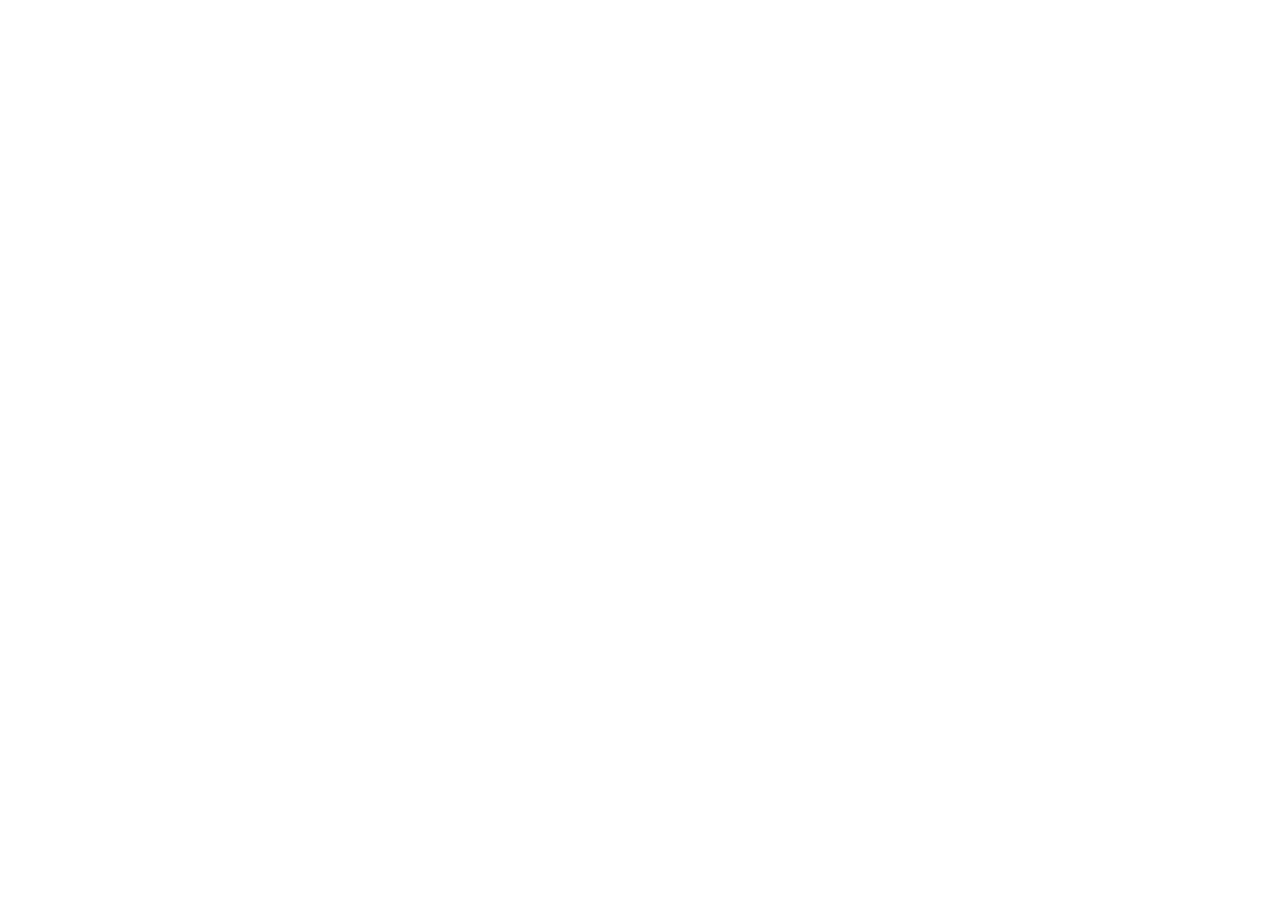
==== index.html @ c1a54a0d "Добавлено автоматическое получение tgid из Telegram WebApp при регистрации" ====
<!doctype html>
<html lang="ru">
  <head>
    <meta charset="UTF-8" />
    <link rel="icon" type="image/svg+xml" href="/vite.svg" />
    <meta name="viewport" content="width=device-width, initial-scale=1.0" />
    <title>IRFIT APP - Адаптивное фитнес приложение</title>
    <script src="https://telegram.org/js/telegram-web-app.js"></script>
  </head>
  <body>
    <div id="root"></div>
    <script type="module" src="/src/main.tsx"></script>
  </body>
</html>
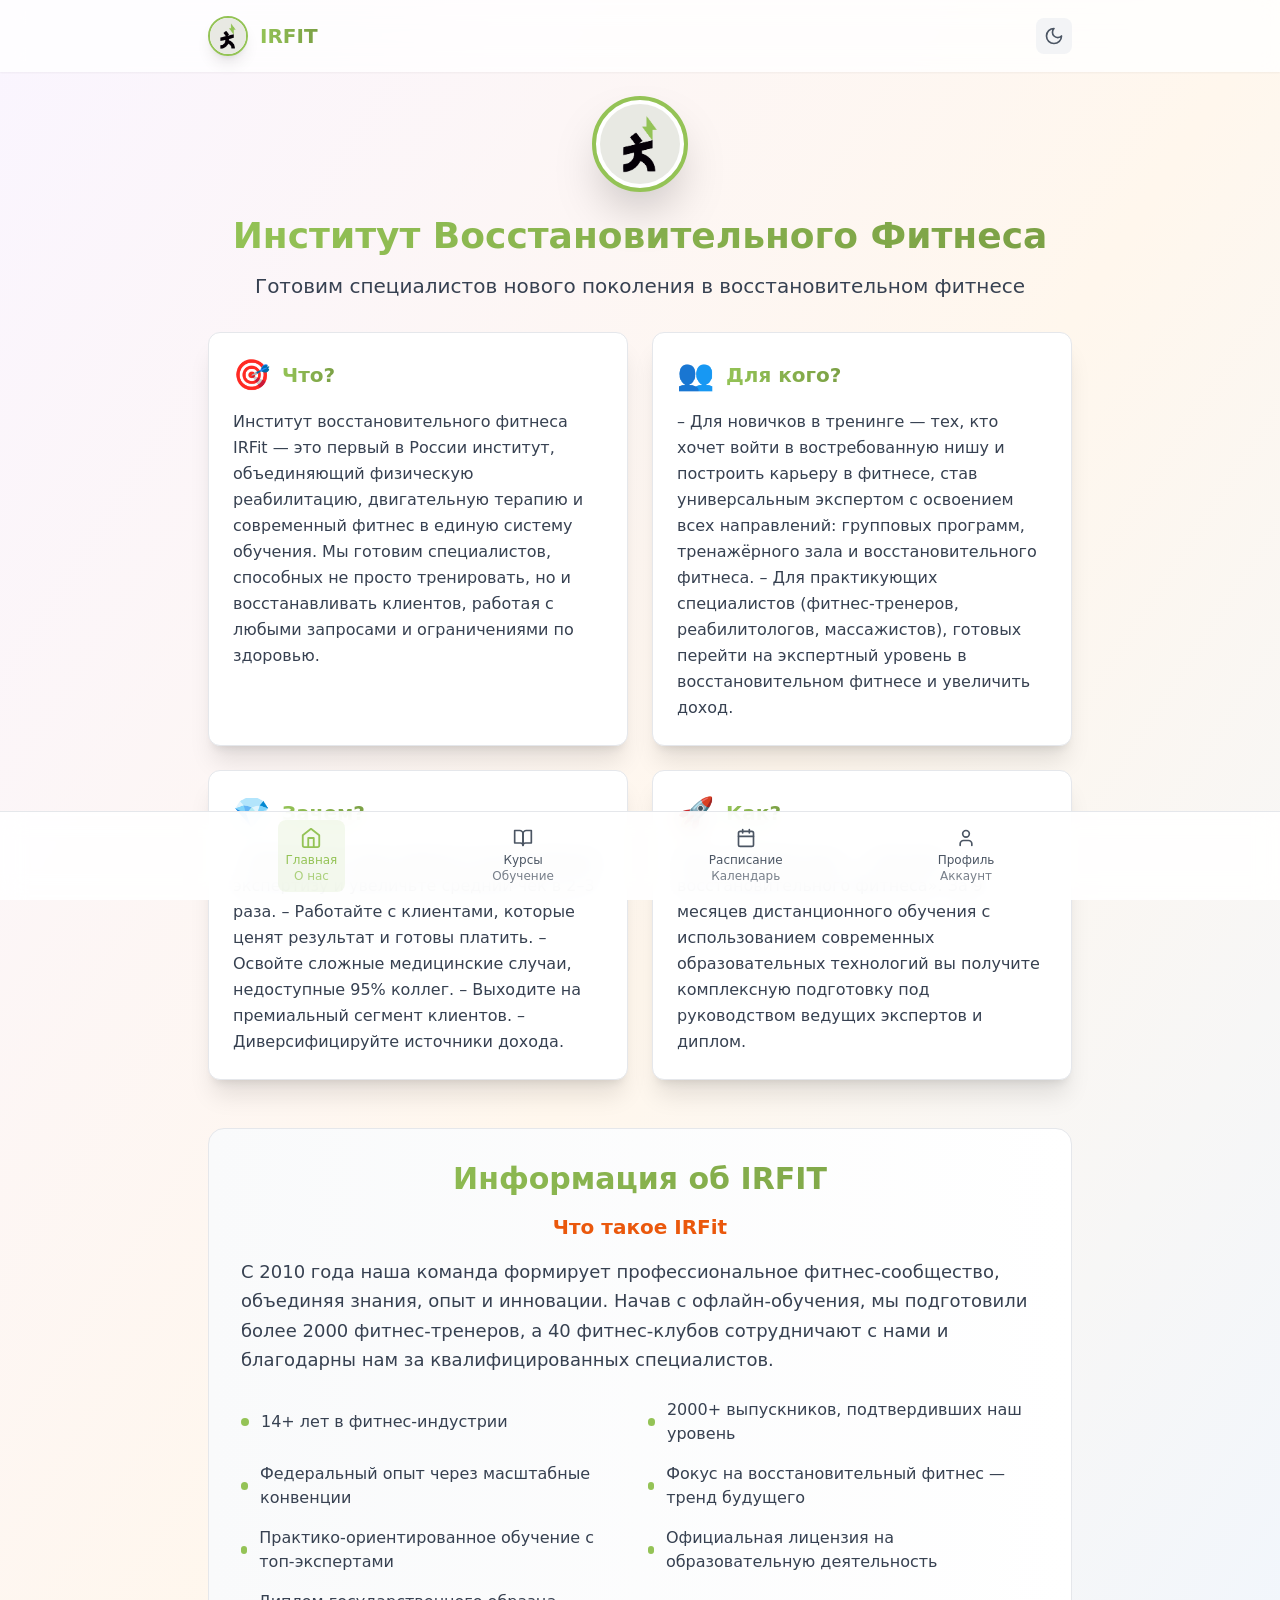
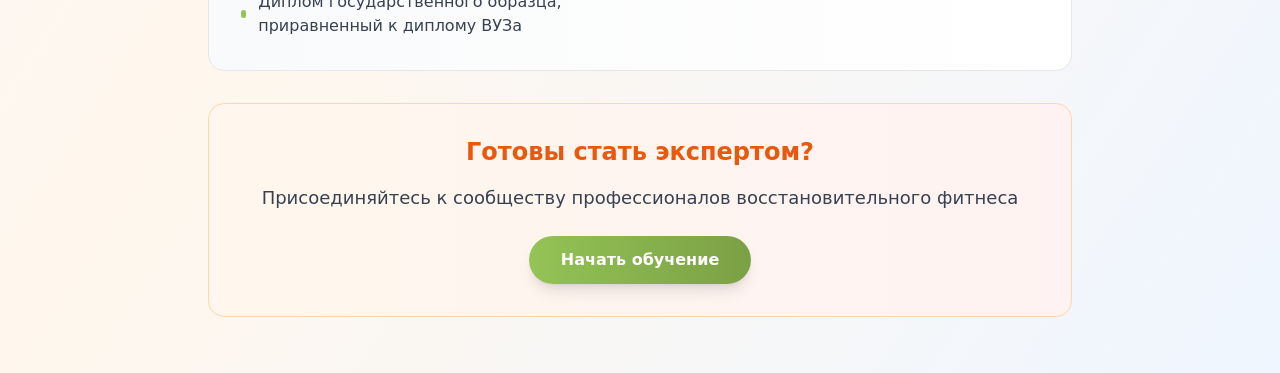
==== commit d3ece51a: "Deploy to GitHub Pages" ====
--- a/index.html
+++ b/index.html
@@ -6,9 +6,10 @@
     <meta name="viewport" content="width=device-width, initial-scale=1.0" />
     <title>IRFIT APP - Адаптивное фитнес приложение</title>
     <script src="https://telegram.org/js/telegram-web-app.js"></script>
+    <script type="module" crossorigin src="./assets/index-PT_-yAup.js"></script>
+    <link rel="stylesheet" crossorigin href="./assets/index-DlywzJ5x.css">
   </head>
   <body>
     <div id="root"></div>
-    <script type="module" src="/src/main.tsx"></script>
   </body>
 </html>
--- a/assets/index-DlywzJ5x.css
+++ b/assets/index-DlywzJ5x.css
@@ -0,0 +1 @@
+*,:before,:after{--tw-border-spacing-x: 0;--tw-border-spacing-y: 0;--tw-translate-x: 0;--tw-translate-y: 0;--tw-rotate: 0;--tw-skew-x: 0;--tw-skew-y: 0;--tw-scale-x: 1;--tw-scale-y: 1;--tw-pan-x: ;--tw-pan-y: ;--tw-pinch-zoom: ;--tw-scroll-snap-strictness: proximity;--tw-gradient-from-position: ;--tw-gradient-via-position: ;--tw-gradient-to-position: ;--tw-ordinal: ;--tw-slashed-zero: ;--tw-numeric-figure: ;--tw-numeric-spacing: ;--tw-numeric-fraction: ;--tw-ring-inset: ;--tw-ring-offset-width: 0px;--tw-ring-offset-color: #fff;--tw-ring-color: rgb(59 130 246 / .5);--tw-ring-offset-shadow: 0 0 #0000;--tw-ring-shadow: 0 0 #0000;--tw-shadow: 0 0 #0000;--tw-shadow-colored: 0 0 #0000;--tw-blur: ;--tw-brightness: ;--tw-contrast: ;--tw-grayscale: ;--tw-hue-rotate: ;--tw-invert: ;--tw-saturate: ;--tw-sepia: ;--tw-drop-shadow: ;--tw-backdrop-blur: ;--tw-backdrop-brightness: ;--tw-backdrop-contrast: ;--tw-backdrop-grayscale: ;--tw-backdrop-hue-rotate: ;--tw-backdrop-invert: ;--tw-backdrop-opacity: ;--tw-backdrop-saturate: ;--tw-backdrop-sepia: ;--tw-contain-size: ;--tw-contain-layout: ;--tw-contain-paint: ;--tw-contain-style: }::backdrop{--tw-border-spacing-x: 0;--tw-border-spacing-y: 0;--tw-translate-x: 0;--tw-translate-y: 0;--tw-rotate: 0;--tw-skew-x: 0;--tw-skew-y: 0;--tw-scale-x: 1;--tw-scale-y: 1;--tw-pan-x: ;--tw-pan-y: ;--tw-pinch-zoom: ;--tw-scroll-snap-strictness: proximity;--tw-gradient-from-position: ;--tw-gradient-via-position: ;--tw-gradient-to-position: ;--tw-ordinal: ;--tw-slashed-zero: ;--tw-numeric-figure: ;--tw-numeric-spacing: ;--tw-numeric-fraction: ;--tw-ring-inset: ;--tw-ring-offset-width: 0px;--tw-ring-offset-color: #fff;--tw-ring-color: rgb(59 130 246 / .5);--tw-ring-offset-shadow: 0 0 #0000;--tw-ring-shadow: 0 0 #0000;--tw-shadow: 0 0 #0000;--tw-shadow-colored: 0 0 #0000;--tw-blur: ;--tw-brightness: ;--tw-contrast: ;--tw-grayscale: ;--tw-hue-rotate: ;--tw-invert: ;--tw-saturate: ;--tw-sepia: ;--tw-drop-shadow: ;--tw-backdrop-blur: ;--tw-backdrop-brightness: ;--tw-backdrop-contrast: ;--tw-backdrop-grayscale: ;--tw-backdrop-hue-rotate: ;--tw-backdrop-invert: ;--tw-backdrop-opacity: ;--tw-backdrop-saturate: ;--tw-backdrop-sepia: ;--tw-contain-size: ;--tw-contain-layout: ;--tw-contain-paint: ;--tw-contain-style: }*,:before,:after{box-sizing:border-box;border-width:0;border-style:solid;border-color:#e5e7eb}:before,:after{--tw-content: ""}html,:host{line-height:1.5;-webkit-text-size-adjust:100%;-moz-tab-size:4;-o-tab-size:4;tab-size:4;font-family:ui-sans-serif,system-ui,sans-serif,"Apple Color Emoji","Segoe UI Emoji",Segoe UI Symbol,"Noto Color Emoji";font-feature-settings:normal;font-variation-settings:normal;-webkit-tap-highlight-color:transparent}body{margin:0;line-height:inherit}hr{height:0;color:inherit;border-top-width:1px}abbr:where([title]){-webkit-text-decoration:underline dotted;text-decoration:underline dotted}h1,h2,h3,h4,h5,h6{font-size:inherit;font-weight:inherit}a{color:inherit;text-decoration:inherit}b,strong{font-weight:bolder}code,kbd,samp,pre{font-family:ui-monospace,SFMono-Regular,Menlo,Monaco,Consolas,Liberation Mono,Courier New,monospace;font-feature-settings:normal;font-variation-settings:normal;font-size:1em}small{font-size:80%}sub,sup{font-size:75%;line-height:0;position:relative;vertical-align:baseline}sub{bottom:-.25em}sup{top:-.5em}table{text-indent:0;border-color:inherit;border-collapse:collapse}button,input,optgroup,select,textarea{font-family:inherit;font-feature-settings:inherit;font-variation-settings:inherit;font-size:100%;font-weight:inherit;line-height:inherit;letter-spacing:inherit;color:inherit;margin:0;padding:0}button,select{text-transform:none}button,input:where([type=button]),input:where([type=reset]),input:where([type=submit]){-webkit-appearance:button;background-color:transparent;background-image:none}:-moz-focusring{outline:auto}:-moz-ui-invalid{box-shadow:none}progress{vertical-align:baseline}::-webkit-inner-spin-button,::-webkit-outer-spin-button{height:auto}[type=search]{-webkit-appearance:textfield;outline-offset:-2px}::-webkit-search-decoration{-webkit-appearance:none}::-webkit-file-upload-button{-webkit-appearance:button;font:inherit}summary{display:list-item}blockquote,dl,dd,h1,h2,h3,h4,h5,h6,hr,figure,p,pre{margin:0}fieldset{margin:0;padding:0}legend{padding:0}ol,ul,menu{list-style:none;margin:0;padding:0}dialog{padding:0}textarea{resize:vertical}input::-moz-placeholder,textarea::-moz-placeholder{opacity:1;color:#9ca3af}input::placeholder,textarea::placeholder{opacity:1;color:#9ca3af}button,[role=button]{cursor:pointer}:disabled{cursor:default}img,svg,video,canvas,audio,iframe,embed,object{display:block;vertical-align:middle}img,video{max-width:100%;height:auto}[hidden]:where(:not([hidden=until-found])){display:none}.fixed{position:fixed}.absolute{position:absolute}.relative{position:relative}.sticky{position:sticky}.inset-0{top:0;right:0;bottom:0;left:0}.-right-1{right:-.25rem}.-top-1{top:-.25rem}.bottom-0{bottom:0}.bottom-1{bottom:.25rem}.bottom-3{bottom:.75rem}.left-0{left:0}.left-3{left:.75rem}.right-0{right:0}.right-3{right:.75rem}.top-0{top:0}.top-1\/2{top:50%}.z-10{z-index:10}.z-40{z-index:40}.z-50{z-index:50}.mx-4{margin-left:1rem;margin-right:1rem}.mx-auto{margin-left:auto;margin-right:auto}.mb-1{margin-bottom:.25rem}.mb-12{margin-bottom:3rem}.mb-2{margin-bottom:.5rem}.mb-3{margin-bottom:.75rem}.mb-4{margin-bottom:1rem}.mb-6{margin-bottom:1.5rem}.mb-8{margin-bottom:2rem}.ml-1{margin-left:.25rem}.ml-2{margin-left:.5rem}.ml-4{margin-left:1rem}.mr-2{margin-right:.5rem}.mr-3{margin-right:.75rem}.mr-4{margin-right:1rem}.mt-0\.5{margin-top:.125rem}.mt-1{margin-top:.25rem}.mt-2{margin-top:.5rem}.mt-3{margin-top:.75rem}.mt-4{margin-top:1rem}.mt-6{margin-top:1.5rem}.mt-auto{margin-top:auto}.block{display:block}.inline-block{display:inline-block}.inline{display:inline}.flex{display:flex}.inline-flex{display:inline-flex}.grid{display:grid}.hidden{display:none}.aspect-square{aspect-ratio:1 / 1}.h-1\.5{height:.375rem}.h-10{height:2.5rem}.h-12{height:3rem}.h-16{height:4rem}.h-2{height:.5rem}.h-20{height:5rem}.h-24{height:6rem}.h-3{height:.75rem}.h-32{height:8rem}.h-4{height:1rem}.h-40{height:10rem}.h-5{height:1.25rem}.h-6{height:1.5rem}.h-64{height:16rem}.h-8{height:2rem}.h-96{height:24rem}.h-full{height:100%}.h-screen{height:100vh}.max-h-32{max-height:8rem}.max-h-96{max-height:24rem}.max-h-\[85vh\]{max-height:85vh}.max-h-\[calc\(100vh-5rem\)\]{max-height:calc(100vh - 5rem)}.min-h-\[200px\]{min-height:200px}.min-h-\[250px\]{min-height:250px}.min-h-\[300px\]{min-height:300px}.min-h-screen{min-height:100vh}.w-1\.5{width:.375rem}.w-10{width:2.5rem}.w-12{width:3rem}.w-16{width:4rem}.w-2{width:.5rem}.w-20{width:5rem}.w-24{width:6rem}.w-3{width:.75rem}.w-4{width:1rem}.w-5{width:1.25rem}.w-6{width:1.5rem}.w-8{width:2rem}.w-9{width:2.25rem}.w-full{width:100%}.min-w-0{min-width:0px}.max-w-2xl{max-width:42rem}.max-w-4xl{max-width:56rem}.max-w-lg{max-width:32rem}.max-w-md{max-width:28rem}.flex-1{flex:1 1 0%}.flex-shrink-0{flex-shrink:0}.-translate-y-1\/2{--tw-translate-y: -50%;transform:translate(var(--tw-translate-x),var(--tw-translate-y)) rotate(var(--tw-rotate)) skew(var(--tw-skew-x)) skewY(var(--tw-skew-y)) scaleX(var(--tw-scale-x)) scaleY(var(--tw-scale-y))}.rotate-180{--tw-rotate: 180deg;transform:translate(var(--tw-translate-x),var(--tw-translate-y)) rotate(var(--tw-rotate)) skew(var(--tw-skew-x)) skewY(var(--tw-skew-y)) scaleX(var(--tw-scale-x)) scaleY(var(--tw-scale-y))}.scale-100{--tw-scale-x: 1;--tw-scale-y: 1;transform:translate(var(--tw-translate-x),var(--tw-translate-y)) rotate(var(--tw-rotate)) skew(var(--tw-skew-x)) skewY(var(--tw-skew-y)) scaleX(var(--tw-scale-x)) scaleY(var(--tw-scale-y))}.scale-110{--tw-scale-x: 1.1;--tw-scale-y: 1.1;transform:translate(var(--tw-translate-x),var(--tw-translate-y)) rotate(var(--tw-rotate)) skew(var(--tw-skew-x)) skewY(var(--tw-skew-y)) scaleX(var(--tw-scale-x)) scaleY(var(--tw-scale-y))}.transform{transform:translate(var(--tw-translate-x),var(--tw-translate-y)) rotate(var(--tw-rotate)) skew(var(--tw-skew-x)) skewY(var(--tw-skew-y)) scaleX(var(--tw-scale-x)) scaleY(var(--tw-scale-y))}@keyframes pulse{50%{opacity:.5}}.animate-pulse{animation:pulse 2s cubic-bezier(.4,0,.6,1) infinite}@keyframes spin{to{transform:rotate(360deg)}}.animate-spin{animation:spin 1s linear infinite}.cursor-not-allowed{cursor:not-allowed}.cursor-pointer{cursor:pointer}.resize-none{resize:none}.list-inside{list-style-position:inside}.list-decimal{list-style-type:decimal}.grid-cols-1{grid-template-columns:repeat(1,minmax(0,1fr))}.grid-cols-2{grid-template-columns:repeat(2,minmax(0,1fr))}.grid-cols-3{grid-template-columns:repeat(3,minmax(0,1fr))}.grid-cols-7{grid-template-columns:repeat(7,minmax(0,1fr))}.flex-col{flex-direction:column}.flex-wrap{flex-wrap:wrap}.items-start{align-items:flex-start}.items-center{align-items:center}.items-stretch{align-items:stretch}.justify-start{justify-content:flex-start}.justify-end{justify-content:flex-end}.justify-center{justify-content:center}.justify-between{justify-content:space-between}.justify-around{justify-content:space-around}.gap-2{gap:.5rem}.gap-3{gap:.75rem}.gap-4{gap:1rem}.gap-6{gap:1.5rem}.space-x-1>:not([hidden])~:not([hidden]){--tw-space-x-reverse: 0;margin-right:calc(.25rem * var(--tw-space-x-reverse));margin-left:calc(.25rem * calc(1 - var(--tw-space-x-reverse)))}.space-x-2>:not([hidden])~:not([hidden]){--tw-space-x-reverse: 0;margin-right:calc(.5rem * var(--tw-space-x-reverse));margin-left:calc(.5rem * calc(1 - var(--tw-space-x-reverse)))}.space-x-3>:not([hidden])~:not([hidden]){--tw-space-x-reverse: 0;margin-right:calc(.75rem * var(--tw-space-x-reverse));margin-left:calc(.75rem * calc(1 - var(--tw-space-x-reverse)))}.space-x-4>:not([hidden])~:not([hidden]){--tw-space-x-reverse: 0;margin-right:calc(1rem * var(--tw-space-x-reverse));margin-left:calc(1rem * calc(1 - var(--tw-space-x-reverse)))}.space-x-6>:not([hidden])~:not([hidden]){--tw-space-x-reverse: 0;margin-right:calc(1.5rem * var(--tw-space-x-reverse));margin-left:calc(1.5rem * calc(1 - var(--tw-space-x-reverse)))}.space-y-1>:not([hidden])~:not([hidden]){--tw-space-y-reverse: 0;margin-top:calc(.25rem * calc(1 - var(--tw-space-y-reverse)));margin-bottom:calc(.25rem * var(--tw-space-y-reverse))}.space-y-2>:not([hidden])~:not([hidden]){--tw-space-y-reverse: 0;margin-top:calc(.5rem * calc(1 - var(--tw-space-y-reverse)));margin-bottom:calc(.5rem * var(--tw-space-y-reverse))}.space-y-3>:not([hidden])~:not([hidden]){--tw-space-y-reverse: 0;margin-top:calc(.75rem * calc(1 - var(--tw-space-y-reverse)));margin-bottom:calc(.75rem * var(--tw-space-y-reverse))}.space-y-4>:not([hidden])~:not([hidden]){--tw-space-y-reverse: 0;margin-top:calc(1rem * calc(1 - var(--tw-space-y-reverse)));margin-bottom:calc(1rem * var(--tw-space-y-reverse))}.space-y-6>:not([hidden])~:not([hidden]){--tw-space-y-reverse: 0;margin-top:calc(1.5rem * calc(1 - var(--tw-space-y-reverse)));margin-bottom:calc(1.5rem * var(--tw-space-y-reverse))}.overflow-hidden{overflow:hidden}.overflow-y-auto{overflow-y:auto}.truncate{overflow:hidden;text-overflow:ellipsis;white-space:nowrap}.whitespace-nowrap{white-space:nowrap}.break-all{word-break:break-all}.rounded{border-radius:.25rem}.rounded-2xl{border-radius:1rem}.rounded-full{border-radius:9999px}.rounded-lg{border-radius:.5rem}.rounded-md{border-radius:.375rem}.rounded-xl{border-radius:.75rem}.border{border-width:1px}.border-2{border-width:2px}.border-4{border-width:4px}.border-b{border-bottom-width:1px}.border-b-2{border-bottom-width:2px}.border-l-4{border-left-width:4px}.border-t{border-top-width:1px}.border-dashed{border-style:dashed}.border-\[\#94c356\]{--tw-border-opacity: 1;border-color:rgb(148 195 86 / var(--tw-border-opacity, 1))}.border-\[\#94c356\]\/20{border-color:#94c35633}.border-\[\#94c356\]\/30{border-color:#94c3564d}.border-blue-200{--tw-border-opacity: 1;border-color:rgb(191 219 254 / var(--tw-border-opacity, 1))}.border-blue-300{--tw-border-opacity: 1;border-color:rgb(147 197 253 / var(--tw-border-opacity, 1))}.border-blue-400{--tw-border-opacity: 1;border-color:rgb(96 165 250 / var(--tw-border-opacity, 1))}.border-blue-500{--tw-border-opacity: 1;border-color:rgb(59 130 246 / var(--tw-border-opacity, 1))}.border-blue-700\/30{border-color:#1d4ed84d}.border-gray-100{--tw-border-opacity: 1;border-color:rgb(243 244 246 / var(--tw-border-opacity, 1))}.border-gray-200{--tw-border-opacity: 1;border-color:rgb(229 231 235 / var(--tw-border-opacity, 1))}.border-gray-300{--tw-border-opacity: 1;border-color:rgb(209 213 219 / var(--tw-border-opacity, 1))}.border-gray-500{--tw-border-opacity: 1;border-color:rgb(107 114 128 / var(--tw-border-opacity, 1))}.border-gray-600{--tw-border-opacity: 1;border-color:rgb(75 85 99 / var(--tw-border-opacity, 1))}.border-gray-700{--tw-border-opacity: 1;border-color:rgb(55 65 81 / var(--tw-border-opacity, 1))}.border-green-200{--tw-border-opacity: 1;border-color:rgb(187 247 208 / var(--tw-border-opacity, 1))}.border-green-300{--tw-border-opacity: 1;border-color:rgb(134 239 172 / var(--tw-border-opacity, 1))}.border-green-500{--tw-border-opacity: 1;border-color:rgb(34 197 94 / var(--tw-border-opacity, 1))}.border-green-700\/30{border-color:#15803d4d}.border-orange-200{--tw-border-opacity: 1;border-color:rgb(254 215 170 / var(--tw-border-opacity, 1))}.border-orange-300{--tw-border-opacity: 1;border-color:rgb(253 186 116 / var(--tw-border-opacity, 1))}.border-orange-500{--tw-border-opacity: 1;border-color:rgb(249 115 22 / var(--tw-border-opacity, 1))}.border-orange-700{--tw-border-opacity: 1;border-color:rgb(194 65 12 / var(--tw-border-opacity, 1))}.border-orange-700\/30{border-color:#c2410c4d}.border-purple-300{--tw-border-opacity: 1;border-color:rgb(216 180 254 / var(--tw-border-opacity, 1))}.border-purple-500{--tw-border-opacity: 1;border-color:rgb(168 85 247 / var(--tw-border-opacity, 1))}.border-red-200{--tw-border-opacity: 1;border-color:rgb(254 202 202 / var(--tw-border-opacity, 1))}.border-red-300{--tw-border-opacity: 1;border-color:rgb(252 165 165 / var(--tw-border-opacity, 1))}.border-red-400{--tw-border-opacity: 1;border-color:rgb(248 113 113 / var(--tw-border-opacity, 1))}.border-red-500{--tw-border-opacity: 1;border-color:rgb(239 68 68 / var(--tw-border-opacity, 1))}.border-red-600\/30{border-color:#dc26264d}.border-red-700\/30{border-color:#b91c1c4d}.border-white{--tw-border-opacity: 1;border-color:rgb(255 255 255 / var(--tw-border-opacity, 1))}.border-white\/30{border-color:#ffffff4d}.border-yellow-200{--tw-border-opacity: 1;border-color:rgb(254 240 138 / var(--tw-border-opacity, 1))}.border-l-\[\#94c356\]{--tw-border-opacity: 1;border-left-color:rgb(148 195 86 / var(--tw-border-opacity, 1))}.border-l-blue-500{--tw-border-opacity: 1;border-left-color:rgb(59 130 246 / var(--tw-border-opacity, 1))}.border-l-green-500{--tw-border-opacity: 1;border-left-color:rgb(34 197 94 / var(--tw-border-opacity, 1))}.border-l-yellow-500{--tw-border-opacity: 1;border-left-color:rgb(234 179 8 / var(--tw-border-opacity, 1))}.border-t-transparent{border-top-color:transparent}.bg-\[\#94c356\]{--tw-bg-opacity: 1;background-color:rgb(148 195 86 / var(--tw-bg-opacity, 1))}.bg-\[\#94c356\]\/10{background-color:#94c3561a}.bg-\[\#94c356\]\/20{background-color:#94c35633}.bg-\[\#94c356\]\/30{background-color:#94c3564d}.bg-black{--tw-bg-opacity: 1;background-color:rgb(0 0 0 / var(--tw-bg-opacity, 1))}.bg-black\/30{background-color:#0000004d}.bg-black\/50{background-color:#00000080}.bg-blue-100{--tw-bg-opacity: 1;background-color:rgb(219 234 254 / var(--tw-bg-opacity, 1))}.bg-blue-50{--tw-bg-opacity: 1;background-color:rgb(239 246 255 / var(--tw-bg-opacity, 1))}.bg-blue-500{--tw-bg-opacity: 1;background-color:rgb(59 130 246 / var(--tw-bg-opacity, 1))}.bg-blue-600{--tw-bg-opacity: 1;background-color:rgb(37 99 235 / var(--tw-bg-opacity, 1))}.bg-blue-900\/20{background-color:#1e3a8a33}.bg-blue-900\/30{background-color:#1e3a8a4d}.bg-gray-100{--tw-bg-opacity: 1;background-color:rgb(243 244 246 / var(--tw-bg-opacity, 1))}.bg-gray-200{--tw-bg-opacity: 1;background-color:rgb(229 231 235 / var(--tw-bg-opacity, 1))}.bg-gray-300{--tw-bg-opacity: 1;background-color:rgb(209 213 219 / var(--tw-bg-opacity, 1))}.bg-gray-400{--tw-bg-opacity: 1;background-color:rgb(156 163 175 / var(--tw-bg-opacity, 1))}.bg-gray-50{--tw-bg-opacity: 1;background-color:rgb(249 250 251 / var(--tw-bg-opacity, 1))}.bg-gray-500{--tw-bg-opacity: 1;background-color:rgb(107 114 128 / var(--tw-bg-opacity, 1))}.bg-gray-600{--tw-bg-opacity: 1;background-color:rgb(75 85 99 / var(--tw-bg-opacity, 1))}.bg-gray-700{--tw-bg-opacity: 1;background-color:rgb(55 65 81 / var(--tw-bg-opacity, 1))}.bg-gray-700\/50{background-color:#37415180}.bg-gray-800{--tw-bg-opacity: 1;background-color:rgb(31 41 55 / var(--tw-bg-opacity, 1))}.bg-gray-900{--tw-bg-opacity: 1;background-color:rgb(17 24 39 / var(--tw-bg-opacity, 1))}.bg-gray-900\/80{background-color:#111827cc}.bg-gray-900\/90{background-color:#111827e6}.bg-green-100{--tw-bg-opacity: 1;background-color:rgb(220 252 231 / var(--tw-bg-opacity, 1))}.bg-green-50{--tw-bg-opacity: 1;background-color:rgb(240 253 244 / var(--tw-bg-opacity, 1))}.bg-green-500{--tw-bg-opacity: 1;background-color:rgb(34 197 94 / var(--tw-bg-opacity, 1))}.bg-green-600{--tw-bg-opacity: 1;background-color:rgb(22 163 74 / var(--tw-bg-opacity, 1))}.bg-green-900\/20{background-color:#14532d33}.bg-green-900\/50{background-color:#14532d80}.bg-indigo-100{--tw-bg-opacity: 1;background-color:rgb(224 231 255 / var(--tw-bg-opacity, 1))}.bg-orange-100{--tw-bg-opacity: 1;background-color:rgb(255 237 213 / var(--tw-bg-opacity, 1))}.bg-orange-50{--tw-bg-opacity: 1;background-color:rgb(255 247 237 / var(--tw-bg-opacity, 1))}.bg-orange-500{--tw-bg-opacity: 1;background-color:rgb(249 115 22 / var(--tw-bg-opacity, 1))}.bg-orange-900\/20{background-color:#7c2d1233}.bg-orange-900\/30{background-color:#7c2d124d}.bg-purple-100{--tw-bg-opacity: 1;background-color:rgb(243 232 255 / var(--tw-bg-opacity, 1))}.bg-purple-50{--tw-bg-opacity: 1;background-color:rgb(250 245 255 / var(--tw-bg-opacity, 1))}.bg-purple-900\/30{background-color:#581c874d}.bg-red-100{--tw-bg-opacity: 1;background-color:rgb(254 226 226 / var(--tw-bg-opacity, 1))}.bg-red-50{--tw-bg-opacity: 1;background-color:rgb(254 242 242 / var(--tw-bg-opacity, 1))}.bg-red-500{--tw-bg-opacity: 1;background-color:rgb(239 68 68 / var(--tw-bg-opacity, 1))}.bg-red-600{--tw-bg-opacity: 1;background-color:rgb(220 38 38 / var(--tw-bg-opacity, 1))}.bg-red-900\/20{background-color:#7f1d1d33}.bg-red-900\/50{background-color:#7f1d1d80}.bg-white{--tw-bg-opacity: 1;background-color:rgb(255 255 255 / var(--tw-bg-opacity, 1))}.bg-white\/10{background-color:#ffffff1a}.bg-white\/20{background-color:#fff3}.bg-white\/30{background-color:#ffffff4d}.bg-white\/80{background-color:#fffc}.bg-white\/90{background-color:#ffffffe6}.bg-yellow-100{--tw-bg-opacity: 1;background-color:rgb(254 249 195 / var(--tw-bg-opacity, 1))}.bg-yellow-50{--tw-bg-opacity: 1;background-color:rgb(254 252 232 / var(--tw-bg-opacity, 1))}.bg-yellow-500{--tw-bg-opacity: 1;background-color:rgb(234 179 8 / var(--tw-bg-opacity, 1))}.bg-opacity-10{--tw-bg-opacity: .1}.bg-opacity-50{--tw-bg-opacity: .5}.bg-gradient-to-br{background-image:linear-gradient(to bottom right,var(--tw-gradient-stops))}.bg-gradient-to-r{background-image:linear-gradient(to right,var(--tw-gradient-stops))}.from-\[\#94c356\]{--tw-gradient-from: #94c356 var(--tw-gradient-from-position);--tw-gradient-to: rgb(148 195 86 / 0) var(--tw-gradient-to-position);--tw-gradient-stops: var(--tw-gradient-from), var(--tw-gradient-to)}.from-\[\#94c356\]\/10{--tw-gradient-from: rgb(148 195 86 / .1) var(--tw-gradient-from-position);--tw-gradient-to: rgb(148 195 86 / 0) var(--tw-gradient-to-position);--tw-gradient-stops: var(--tw-gradient-from), var(--tw-gradient-to)}.from-blue-500{--tw-gradient-from: #3b82f6 var(--tw-gradient-from-position);--tw-gradient-to: rgb(59 130 246 / 0) var(--tw-gradient-to-position);--tw-gradient-stops: var(--tw-gradient-from), var(--tw-gradient-to)}.from-gray-300{--tw-gradient-from: #d1d5db var(--tw-gradient-from-position);--tw-gradient-to: rgb(209 213 219 / 0) var(--tw-gradient-to-position);--tw-gradient-stops: var(--tw-gradient-from), var(--tw-gradient-to)}.from-gray-50{--tw-gradient-from: #f9fafb var(--tw-gradient-from-position);--tw-gradient-to: rgb(249 250 251 / 0) var(--tw-gradient-to-position);--tw-gradient-stops: var(--tw-gradient-from), var(--tw-gradient-to)}.from-gray-500{--tw-gradient-from: #6b7280 var(--tw-gradient-from-position);--tw-gradient-to: rgb(107 114 128 / 0) var(--tw-gradient-to-position);--tw-gradient-stops: var(--tw-gradient-from), var(--tw-gradient-to)}.from-gray-800{--tw-gradient-from: #1f2937 var(--tw-gradient-from-position);--tw-gradient-to: rgb(31 41 55 / 0) var(--tw-gradient-to-position);--tw-gradient-stops: var(--tw-gradient-from), var(--tw-gradient-to)}.from-gray-900{--tw-gradient-from: #111827 var(--tw-gradient-from-position);--tw-gradient-to: rgb(17 24 39 / 0) var(--tw-gradient-to-position);--tw-gradient-stops: var(--tw-gradient-from), var(--tw-gradient-to)}.from-orange-400{--tw-gradient-from: #fb923c var(--tw-gradient-from-position);--tw-gradient-to: rgb(251 146 60 / 0) var(--tw-gradient-to-position);--tw-gradient-stops: var(--tw-gradient-from), var(--tw-gradient-to)}.from-orange-50{--tw-gradient-from: #fff7ed var(--tw-gradient-from-position);--tw-gradient-to: rgb(255 247 237 / 0) var(--tw-gradient-to-position);--tw-gradient-stops: var(--tw-gradient-from), var(--tw-gradient-to)}.from-orange-900\/50{--tw-gradient-from: rgb(124 45 18 / .5) var(--tw-gradient-from-position);--tw-gradient-to: rgb(124 45 18 / 0) var(--tw-gradient-to-position);--tw-gradient-stops: var(--tw-gradient-from), var(--tw-gradient-to)}.from-purple-50{--tw-gradient-from: #faf5ff var(--tw-gradient-from-position);--tw-gradient-to: rgb(250 245 255 / 0) var(--tw-gradient-to-position);--tw-gradient-stops: var(--tw-gradient-from), var(--tw-gradient-to)}.from-yellow-400{--tw-gradient-from: #facc15 var(--tw-gradient-from-position);--tw-gradient-to: rgb(250 204 21 / 0) var(--tw-gradient-to-position);--tw-gradient-stops: var(--tw-gradient-from), var(--tw-gradient-to)}.via-gray-800{--tw-gradient-to: rgb(31 41 55 / 0) var(--tw-gradient-to-position);--tw-gradient-stops: var(--tw-gradient-from), #1f2937 var(--tw-gradient-via-position), var(--tw-gradient-to)}.via-orange-50{--tw-gradient-to: rgb(255 247 237 / 0) var(--tw-gradient-to-position);--tw-gradient-stops: var(--tw-gradient-from), #fff7ed var(--tw-gradient-via-position), var(--tw-gradient-to)}.to-\[\#7ba045\]{--tw-gradient-to: #7ba045 var(--tw-gradient-to-position)}.to-\[\#7ba045\]\/10{--tw-gradient-to: rgb(123 160 69 / .1) var(--tw-gradient-to-position)}.to-blue-50{--tw-gradient-to: #eff6ff var(--tw-gradient-to-position)}.to-blue-600{--tw-gradient-to: #2563eb var(--tw-gradient-to-position)}.to-gray-500{--tw-gradient-to: #6b7280 var(--tw-gradient-to-position)}.to-gray-600{--tw-gradient-to: #4b5563 var(--tw-gradient-to-position)}.to-gray-900{--tw-gradient-to: #111827 var(--tw-gradient-to-position)}.to-orange-600{--tw-gradient-to: #ea580c var(--tw-gradient-to-position)}.to-red-50{--tw-gradient-to: #fef2f2 var(--tw-gradient-to-position)}.to-red-900\/50{--tw-gradient-to: rgb(127 29 29 / .5) var(--tw-gradient-to-position)}.to-white{--tw-gradient-to: #fff var(--tw-gradient-to-position)}.to-yellow-600{--tw-gradient-to: #ca8a04 var(--tw-gradient-to-position)}.bg-clip-text{-webkit-background-clip:text;background-clip:text}.object-cover{-o-object-fit:cover;object-fit:cover}.p-1{padding:.25rem}.p-2{padding:.5rem}.p-3{padding:.75rem}.p-4{padding:1rem}.p-6{padding:1.5rem}.p-8{padding:2rem}.px-2{padding-left:.5rem;padding-right:.5rem}.px-3{padding-left:.75rem;padding-right:.75rem}.px-4{padding-left:1rem;padding-right:1rem}.px-6{padding-left:1.5rem;padding-right:1.5rem}.px-8{padding-left:2rem;padding-right:2rem}.py-1{padding-top:.25rem;padding-bottom:.25rem}.py-1\.5{padding-top:.375rem;padding-bottom:.375rem}.py-12{padding-top:3rem;padding-bottom:3rem}.py-2{padding-top:.5rem;padding-bottom:.5rem}.py-3{padding-top:.75rem;padding-bottom:.75rem}.py-4{padding-top:1rem;padding-bottom:1rem}.py-6{padding-top:1.5rem;padding-bottom:1.5rem}.py-8{padding-top:2rem;padding-bottom:2rem}.pb-20{padding-bottom:5rem}.pl-10{padding-left:2.5rem}.pl-12{padding-left:3rem}.pr-12{padding-right:3rem}.pr-4{padding-right:1rem}.pt-2{padding-top:.5rem}.pt-3{padding-top:.75rem}.pt-4{padding-top:1rem}.pt-6{padding-top:1.5rem}.text-left{text-align:left}.text-center{text-align:center}.text-right{text-align:right}.font-mono{font-family:ui-monospace,SFMono-Regular,Menlo,Monaco,Consolas,Liberation Mono,Courier New,monospace}.text-2xl{font-size:1.5rem;line-height:2rem}.text-3xl{font-size:1.875rem;line-height:2.25rem}.text-4xl{font-size:2.25rem;line-height:2.5rem}.text-6xl{font-size:3.75rem;line-height:1}.text-lg{font-size:1.125rem;line-height:1.75rem}.text-sm{font-size:.875rem;line-height:1.25rem}.text-xl{font-size:1.25rem;line-height:1.75rem}.text-xs{font-size:.75rem;line-height:1rem}.font-bold{font-weight:700}.font-medium{font-weight:500}.font-semibold{font-weight:600}.capitalize{text-transform:capitalize}.leading-relaxed{line-height:1.625}.tracking-widest{letter-spacing:.1em}.text-\[\#7ba045\]{--tw-text-opacity: 1;color:rgb(123 160 69 / var(--tw-text-opacity, 1))}.text-\[\#94c356\]{--tw-text-opacity: 1;color:rgb(148 195 86 / var(--tw-text-opacity, 1))}.text-blue-200{--tw-text-opacity: 1;color:rgb(191 219 254 / var(--tw-text-opacity, 1))}.text-blue-300{--tw-text-opacity: 1;color:rgb(147 197 253 / var(--tw-text-opacity, 1))}.text-blue-400{--tw-text-opacity: 1;color:rgb(96 165 250 / var(--tw-text-opacity, 1))}.text-blue-500{--tw-text-opacity: 1;color:rgb(59 130 246 / var(--tw-text-opacity, 1))}.text-blue-600{--tw-text-opacity: 1;color:rgb(37 99 235 / var(--tw-text-opacity, 1))}.text-blue-700{--tw-text-opacity: 1;color:rgb(29 78 216 / var(--tw-text-opacity, 1))}.text-blue-800{--tw-text-opacity: 1;color:rgb(30 64 175 / var(--tw-text-opacity, 1))}.text-gray-200{--tw-text-opacity: 1;color:rgb(229 231 235 / var(--tw-text-opacity, 1))}.text-gray-300{--tw-text-opacity: 1;color:rgb(209 213 219 / var(--tw-text-opacity, 1))}.text-gray-400{--tw-text-opacity: 1;color:rgb(156 163 175 / var(--tw-text-opacity, 1))}.text-gray-500{--tw-text-opacity: 1;color:rgb(107 114 128 / var(--tw-text-opacity, 1))}.text-gray-600{--tw-text-opacity: 1;color:rgb(75 85 99 / var(--tw-text-opacity, 1))}.text-gray-700{--tw-text-opacity: 1;color:rgb(55 65 81 / var(--tw-text-opacity, 1))}.text-gray-800{--tw-text-opacity: 1;color:rgb(31 41 55 / var(--tw-text-opacity, 1))}.text-gray-900{--tw-text-opacity: 1;color:rgb(17 24 39 / var(--tw-text-opacity, 1))}.text-green-200{--tw-text-opacity: 1;color:rgb(187 247 208 / var(--tw-text-opacity, 1))}.text-green-300{--tw-text-opacity: 1;color:rgb(134 239 172 / var(--tw-text-opacity, 1))}.text-green-400{--tw-text-opacity: 1;color:rgb(74 222 128 / var(--tw-text-opacity, 1))}.text-green-500{--tw-text-opacity: 1;color:rgb(34 197 94 / var(--tw-text-opacity, 1))}.text-green-600{--tw-text-opacity: 1;color:rgb(22 163 74 / var(--tw-text-opacity, 1))}.text-green-700{--tw-text-opacity: 1;color:rgb(21 128 61 / var(--tw-text-opacity, 1))}.text-green-800{--tw-text-opacity: 1;color:rgb(22 101 52 / var(--tw-text-opacity, 1))}.text-indigo-600{--tw-text-opacity: 1;color:rgb(79 70 229 / var(--tw-text-opacity, 1))}.text-indigo-700{--tw-text-opacity: 1;color:rgb(67 56 202 / var(--tw-text-opacity, 1))}.text-orange-200{--tw-text-opacity: 1;color:rgb(254 215 170 / var(--tw-text-opacity, 1))}.text-orange-300{--tw-text-opacity: 1;color:rgb(253 186 116 / var(--tw-text-opacity, 1))}.text-orange-400{--tw-text-opacity: 1;color:rgb(251 146 60 / var(--tw-text-opacity, 1))}.text-orange-500{--tw-text-opacity: 1;color:rgb(249 115 22 / var(--tw-text-opacity, 1))}.text-orange-600{--tw-text-opacity: 1;color:rgb(234 88 12 / var(--tw-text-opacity, 1))}.text-orange-700{--tw-text-opacity: 1;color:rgb(194 65 12 / var(--tw-text-opacity, 1))}.text-orange-800{--tw-text-opacity: 1;color:rgb(154 52 18 / var(--tw-text-opacity, 1))}.text-pink-400{--tw-text-opacity: 1;color:rgb(244 114 182 / var(--tw-text-opacity, 1))}.text-pink-500{--tw-text-opacity: 1;color:rgb(236 72 153 / var(--tw-text-opacity, 1))}.text-purple-400{--tw-text-opacity: 1;color:rgb(192 132 252 / var(--tw-text-opacity, 1))}.text-purple-500{--tw-text-opacity: 1;color:rgb(168 85 247 / var(--tw-text-opacity, 1))}.text-purple-600{--tw-text-opacity: 1;color:rgb(147 51 234 / var(--tw-text-opacity, 1))}.text-red-300{--tw-text-opacity: 1;color:rgb(252 165 165 / var(--tw-text-opacity, 1))}.text-red-400{--tw-text-opacity: 1;color:rgb(248 113 113 / var(--tw-text-opacity, 1))}.text-red-500{--tw-text-opacity: 1;color:rgb(239 68 68 / var(--tw-text-opacity, 1))}.text-red-600{--tw-text-opacity: 1;color:rgb(220 38 38 / var(--tw-text-opacity, 1))}.text-red-700{--tw-text-opacity: 1;color:rgb(185 28 28 / var(--tw-text-opacity, 1))}.text-red-800{--tw-text-opacity: 1;color:rgb(153 27 27 / var(--tw-text-opacity, 1))}.text-transparent{color:transparent}.text-white{--tw-text-opacity: 1;color:rgb(255 255 255 / var(--tw-text-opacity, 1))}.text-white\/90{color:#ffffffe6}.text-yellow-200{--tw-text-opacity: 1;color:rgb(254 240 138 / var(--tw-text-opacity, 1))}.text-yellow-300{--tw-text-opacity: 1;color:rgb(253 224 71 / var(--tw-text-opacity, 1))}.text-yellow-400{--tw-text-opacity: 1;color:rgb(250 204 21 / var(--tw-text-opacity, 1))}.text-yellow-500{--tw-text-opacity: 1;color:rgb(234 179 8 / var(--tw-text-opacity, 1))}.text-yellow-600{--tw-text-opacity: 1;color:rgb(202 138 4 / var(--tw-text-opacity, 1))}.text-yellow-800{--tw-text-opacity: 1;color:rgb(133 77 14 / var(--tw-text-opacity, 1))}.line-through{text-decoration-line:line-through}.placeholder-gray-400::-moz-placeholder{--tw-placeholder-opacity: 1;color:rgb(156 163 175 / var(--tw-placeholder-opacity, 1))}.placeholder-gray-400::placeholder{--tw-placeholder-opacity: 1;color:rgb(156 163 175 / var(--tw-placeholder-opacity, 1))}.placeholder-gray-500::-moz-placeholder{--tw-placeholder-opacity: 1;color:rgb(107 114 128 / var(--tw-placeholder-opacity, 1))}.placeholder-gray-500::placeholder{--tw-placeholder-opacity: 1;color:rgb(107 114 128 / var(--tw-placeholder-opacity, 1))}.opacity-50{opacity:.5}.opacity-75{opacity:.75}.opacity-80{opacity:.8}.shadow-2xl{--tw-shadow: 0 25px 50px -12px rgb(0 0 0 / .25);--tw-shadow-colored: 0 25px 50px -12px var(--tw-shadow-color);box-shadow:var(--tw-ring-offset-shadow, 0 0 #0000),var(--tw-ring-shadow, 0 0 #0000),var(--tw-shadow)}.shadow-\[0_0_15px_rgba\(255\,255\,255\,0\.3\)\]{--tw-shadow: 0 0 15px rgba(255,255,255,.3);--tw-shadow-colored: 0 0 15px var(--tw-shadow-color);box-shadow:var(--tw-ring-offset-shadow, 0 0 #0000),var(--tw-ring-shadow, 0 0 #0000),var(--tw-shadow)}.shadow-\[0_0_20px_rgba\(148\,195\,86\,0\.3\)\]{--tw-shadow: 0 0 20px rgba(148,195,86,.3);--tw-shadow-colored: 0 0 20px var(--tw-shadow-color);box-shadow:var(--tw-ring-offset-shadow, 0 0 #0000),var(--tw-ring-shadow, 0 0 #0000),var(--tw-shadow)}.shadow-lg{--tw-shadow: 0 10px 15px -3px rgb(0 0 0 / .1), 0 4px 6px -4px rgb(0 0 0 / .1);--tw-shadow-colored: 0 10px 15px -3px var(--tw-shadow-color), 0 4px 6px -4px var(--tw-shadow-color);box-shadow:var(--tw-ring-offset-shadow, 0 0 #0000),var(--tw-ring-shadow, 0 0 #0000),var(--tw-shadow)}.shadow-md{--tw-shadow: 0 4px 6px -1px rgb(0 0 0 / .1), 0 2px 4px -2px rgb(0 0 0 / .1);--tw-shadow-colored: 0 4px 6px -1px var(--tw-shadow-color), 0 2px 4px -2px var(--tw-shadow-color);box-shadow:var(--tw-ring-offset-shadow, 0 0 #0000),var(--tw-ring-shadow, 0 0 #0000),var(--tw-shadow)}.shadow-sm{--tw-shadow: 0 1px 2px 0 rgb(0 0 0 / .05);--tw-shadow-colored: 0 1px 2px 0 var(--tw-shadow-color);box-shadow:var(--tw-ring-offset-shadow, 0 0 #0000),var(--tw-ring-shadow, 0 0 #0000),var(--tw-shadow)}.shadow-xl{--tw-shadow: 0 20px 25px -5px rgb(0 0 0 / .1), 0 8px 10px -6px rgb(0 0 0 / .1);--tw-shadow-colored: 0 20px 25px -5px var(--tw-shadow-color), 0 8px 10px -6px var(--tw-shadow-color);box-shadow:var(--tw-ring-offset-shadow, 0 0 #0000),var(--tw-ring-shadow, 0 0 #0000),var(--tw-shadow)}.filter{filter:var(--tw-blur) var(--tw-brightness) var(--tw-contrast) var(--tw-grayscale) var(--tw-hue-rotate) var(--tw-invert) var(--tw-saturate) var(--tw-sepia) var(--tw-drop-shadow)}.backdrop-blur-md{--tw-backdrop-blur: blur(12px);-webkit-backdrop-filter:var(--tw-backdrop-blur) var(--tw-backdrop-brightness) var(--tw-backdrop-contrast) var(--tw-backdrop-grayscale) var(--tw-backdrop-hue-rotate) var(--tw-backdrop-invert) var(--tw-backdrop-opacity) var(--tw-backdrop-saturate) var(--tw-backdrop-sepia);backdrop-filter:var(--tw-backdrop-blur) var(--tw-backdrop-brightness) var(--tw-backdrop-contrast) var(--tw-backdrop-grayscale) var(--tw-backdrop-hue-rotate) var(--tw-backdrop-invert) var(--tw-backdrop-opacity) var(--tw-backdrop-saturate) var(--tw-backdrop-sepia)}.transition-all{transition-property:all;transition-timing-function:cubic-bezier(.4,0,.2,1);transition-duration:.15s}.transition-colors{transition-property:color,background-color,border-color,text-decoration-color,fill,stroke;transition-timing-function:cubic-bezier(.4,0,.2,1);transition-duration:.15s}.transition-transform{transition-property:transform;transition-timing-function:cubic-bezier(.4,0,.2,1);transition-duration:.15s}.duration-200{transition-duration:.2s}.duration-300{transition-duration:.3s}.ease-in-out{transition-timing-function:cubic-bezier(.4,0,.2,1)}.hover\:scale-105:hover{--tw-scale-x: 1.05;--tw-scale-y: 1.05;transform:translate(var(--tw-translate-x),var(--tw-translate-y)) rotate(var(--tw-rotate)) skew(var(--tw-skew-x)) skewY(var(--tw-skew-y)) scaleX(var(--tw-scale-x)) scaleY(var(--tw-scale-y))}.hover\:border-\[\#94c356\]:hover{--tw-border-opacity: 1;border-color:rgb(148 195 86 / var(--tw-border-opacity, 1))}.hover\:border-\[\#a8d85a\]:hover{--tw-border-opacity: 1;border-color:rgb(168 216 90 / var(--tw-border-opacity, 1))}.hover\:border-white\/50:hover{border-color:#ffffff80}.hover\:bg-\[\#7ba045\]:hover{--tw-bg-opacity: 1;background-color:rgb(123 160 69 / var(--tw-bg-opacity, 1))}.hover\:bg-\[\#94c356\]:hover{--tw-bg-opacity: 1;background-color:rgb(148 195 86 / var(--tw-bg-opacity, 1))}.hover\:bg-\[\#94c356\]\/10:hover{background-color:#94c3561a}.hover\:bg-blue-600:hover{--tw-bg-opacity: 1;background-color:rgb(37 99 235 / var(--tw-bg-opacity, 1))}.hover\:bg-blue-700:hover{--tw-bg-opacity: 1;background-color:rgb(29 78 216 / var(--tw-bg-opacity, 1))}.hover\:bg-gray-100:hover{--tw-bg-opacity: 1;background-color:rgb(243 244 246 / var(--tw-bg-opacity, 1))}.hover\:bg-gray-200:hover{--tw-bg-opacity: 1;background-color:rgb(229 231 235 / var(--tw-bg-opacity, 1))}.hover\:bg-gray-300:hover{--tw-bg-opacity: 1;background-color:rgb(209 213 219 / var(--tw-bg-opacity, 1))}.hover\:bg-gray-50:hover{--tw-bg-opacity: 1;background-color:rgb(249 250 251 / var(--tw-bg-opacity, 1))}.hover\:bg-gray-500:hover{--tw-bg-opacity: 1;background-color:rgb(107 114 128 / var(--tw-bg-opacity, 1))}.hover\:bg-gray-600:hover{--tw-bg-opacity: 1;background-color:rgb(75 85 99 / var(--tw-bg-opacity, 1))}.hover\:bg-gray-700:hover{--tw-bg-opacity: 1;background-color:rgb(55 65 81 / var(--tw-bg-opacity, 1))}.hover\:bg-gray-700\/50:hover{background-color:#37415180}.hover\:bg-gray-800:hover{--tw-bg-opacity: 1;background-color:rgb(31 41 55 / var(--tw-bg-opacity, 1))}.hover\:bg-green-600:hover{--tw-bg-opacity: 1;background-color:rgb(22 163 74 / var(--tw-bg-opacity, 1))}.hover\:bg-green-700:hover{--tw-bg-opacity: 1;background-color:rgb(21 128 61 / var(--tw-bg-opacity, 1))}.hover\:bg-indigo-200:hover{--tw-bg-opacity: 1;background-color:rgb(199 210 254 / var(--tw-bg-opacity, 1))}.hover\:bg-orange-200:hover{--tw-bg-opacity: 1;background-color:rgb(254 215 170 / var(--tw-bg-opacity, 1))}.hover\:bg-red-600:hover{--tw-bg-opacity: 1;background-color:rgb(220 38 38 / var(--tw-bg-opacity, 1))}.hover\:bg-red-700:hover{--tw-bg-opacity: 1;background-color:rgb(185 28 28 / var(--tw-bg-opacity, 1))}.hover\:bg-white\/20:hover{background-color:#fff3}.hover\:bg-opacity-50:hover{--tw-bg-opacity: .5}.hover\:from-\[\#7ba045\]:hover{--tw-gradient-from: #7ba045 var(--tw-gradient-from-position);--tw-gradient-to: rgb(123 160 69 / 0) var(--tw-gradient-to-position);--tw-gradient-stops: var(--tw-gradient-from), var(--tw-gradient-to)}.hover\:from-blue-600:hover{--tw-gradient-from: #2563eb var(--tw-gradient-from-position);--tw-gradient-to: rgb(37 99 235 / 0) var(--tw-gradient-to-position);--tw-gradient-stops: var(--tw-gradient-from), var(--tw-gradient-to)}.hover\:from-gray-600:hover{--tw-gradient-from: #4b5563 var(--tw-gradient-from-position);--tw-gradient-to: rgb(75 85 99 / 0) var(--tw-gradient-to-position);--tw-gradient-stops: var(--tw-gradient-from), var(--tw-gradient-to)}.hover\:to-\[\#94c356\]:hover{--tw-gradient-to: #94c356 var(--tw-gradient-to-position)}.hover\:to-blue-700:hover{--tw-gradient-to: #1d4ed8 var(--tw-gradient-to-position)}.hover\:to-gray-700:hover{--tw-gradient-to: #374151 var(--tw-gradient-to-position)}.hover\:text-\[\#7ba045\]:hover{--tw-text-opacity: 1;color:rgb(123 160 69 / var(--tw-text-opacity, 1))}.hover\:text-\[\#94c356\]:hover{--tw-text-opacity: 1;color:rgb(148 195 86 / var(--tw-text-opacity, 1))}.hover\:text-gray-200:hover{--tw-text-opacity: 1;color:rgb(229 231 235 / var(--tw-text-opacity, 1))}.hover\:text-gray-300:hover{--tw-text-opacity: 1;color:rgb(209 213 219 / var(--tw-text-opacity, 1))}.hover\:text-gray-700:hover{--tw-text-opacity: 1;color:rgb(55 65 81 / var(--tw-text-opacity, 1))}.hover\:text-white:hover{--tw-text-opacity: 1;color:rgb(255 255 255 / var(--tw-text-opacity, 1))}.hover\:underline:hover{text-decoration-line:underline}.hover\:shadow-\[0_0_25px_rgba\(255\,255\,255\,0\.5\)\]:hover{--tw-shadow: 0 0 25px rgba(255,255,255,.5);--tw-shadow-colored: 0 0 25px var(--tw-shadow-color);box-shadow:var(--tw-ring-offset-shadow, 0 0 #0000),var(--tw-ring-shadow, 0 0 #0000),var(--tw-shadow)}.hover\:shadow-\[0_0_30px_rgba\(148\,195\,86\,0\.5\)\]:hover{--tw-shadow: 0 0 30px rgba(148,195,86,.5);--tw-shadow-colored: 0 0 30px var(--tw-shadow-color);box-shadow:var(--tw-ring-offset-shadow, 0 0 #0000),var(--tw-ring-shadow, 0 0 #0000),var(--tw-shadow)}.hover\:shadow-lg:hover{--tw-shadow: 0 10px 15px -3px rgb(0 0 0 / .1), 0 4px 6px -4px rgb(0 0 0 / .1);--tw-shadow-colored: 0 10px 15px -3px var(--tw-shadow-color), 0 4px 6px -4px var(--tw-shadow-color);box-shadow:var(--tw-ring-offset-shadow, 0 0 #0000),var(--tw-ring-shadow, 0 0 #0000),var(--tw-shadow)}.hover\:shadow-md:hover{--tw-shadow: 0 4px 6px -1px rgb(0 0 0 / .1), 0 2px 4px -2px rgb(0 0 0 / .1);--tw-shadow-colored: 0 4px 6px -1px var(--tw-shadow-color), 0 2px 4px -2px var(--tw-shadow-color);box-shadow:var(--tw-ring-offset-shadow, 0 0 #0000),var(--tw-ring-shadow, 0 0 #0000),var(--tw-shadow)}.hover\:shadow-xl:hover{--tw-shadow: 0 20px 25px -5px rgb(0 0 0 / .1), 0 8px 10px -6px rgb(0 0 0 / .1);--tw-shadow-colored: 0 20px 25px -5px var(--tw-shadow-color), 0 8px 10px -6px var(--tw-shadow-color);box-shadow:var(--tw-ring-offset-shadow, 0 0 #0000),var(--tw-ring-shadow, 0 0 #0000),var(--tw-shadow)}.focus\:border-\[\#94c356\]:focus{--tw-border-opacity: 1;border-color:rgb(148 195 86 / var(--tw-border-opacity, 1))}.focus\:border-transparent:focus{border-color:transparent}.focus\:outline-none:focus{outline:2px solid transparent;outline-offset:2px}.focus\:ring-2:focus{--tw-ring-offset-shadow: var(--tw-ring-inset) 0 0 0 var(--tw-ring-offset-width) var(--tw-ring-offset-color);--tw-ring-shadow: var(--tw-ring-inset) 0 0 0 calc(2px + var(--tw-ring-offset-width)) var(--tw-ring-color);box-shadow:var(--tw-ring-offset-shadow),var(--tw-ring-shadow),var(--tw-shadow, 0 0 #0000)}.focus\:ring-\[\#94c356\]:focus{--tw-ring-opacity: 1;--tw-ring-color: rgb(148 195 86 / var(--tw-ring-opacity, 1))}.focus\:ring-\[\#94c356\]\/20:focus{--tw-ring-color: rgb(148 195 86 / .2)}.focus\:ring-blue-500:focus{--tw-ring-opacity: 1;--tw-ring-color: rgb(59 130 246 / var(--tw-ring-opacity, 1))}.focus\:ring-green-500:focus{--tw-ring-opacity: 1;--tw-ring-color: rgb(34 197 94 / var(--tw-ring-opacity, 1))}.disabled\:cursor-not-allowed:disabled{cursor:not-allowed}.disabled\:opacity-50:disabled{opacity:.5}.group:hover .group-hover\:bg-\[\#94c356\]{--tw-bg-opacity: 1;background-color:rgb(148 195 86 / var(--tw-bg-opacity, 1))}.group:hover .group-hover\:text-white{--tw-text-opacity: 1;color:rgb(255 255 255 / var(--tw-text-opacity, 1))}.dark\:border-gray-600:is(.dark *){--tw-border-opacity: 1;border-color:rgb(75 85 99 / var(--tw-border-opacity, 1))}.dark\:border-gray-700:is(.dark *){--tw-border-opacity: 1;border-color:rgb(55 65 81 / var(--tw-border-opacity, 1))}.dark\:bg-\[\#94c356\]\/20:is(.dark *){background-color:#94c35633}.dark\:bg-blue-900\/20:is(.dark *){background-color:#1e3a8a33}.dark\:bg-gray-800:is(.dark *){--tw-bg-opacity: 1;background-color:rgb(31 41 55 / var(--tw-bg-opacity, 1))}.dark\:bg-green-900\/20:is(.dark *){background-color:#14532d33}.dark\:bg-green-900\/30:is(.dark *){background-color:#14532d4d}.dark\:bg-yellow-900\/20:is(.dark *){background-color:#713f1233}.dark\:text-gray-400:is(.dark *){--tw-text-opacity: 1;color:rgb(156 163 175 / var(--tw-text-opacity, 1))}.dark\:text-green-400:is(.dark *){--tw-text-opacity: 1;color:rgb(74 222 128 / var(--tw-text-opacity, 1))}.dark\:text-white:is(.dark *){--tw-text-opacity: 1;color:rgb(255 255 255 / var(--tw-text-opacity, 1))}.dark\:hover\:text-\[\#94c356\]:hover:is(.dark *){--tw-text-opacity: 1;color:rgb(148 195 86 / var(--tw-text-opacity, 1))}@media (min-width: 640px){.sm\:flex-row{flex-direction:row}.sm\:items-center{align-items:center}.sm\:space-x-3>:not([hidden])~:not([hidden]){--tw-space-x-reverse: 0;margin-right:calc(.75rem * var(--tw-space-x-reverse));margin-left:calc(.75rem * calc(1 - var(--tw-space-x-reverse)))}.sm\:space-y-0>:not([hidden])~:not([hidden]){--tw-space-y-reverse: 0;margin-top:calc(0px * calc(1 - var(--tw-space-y-reverse)));margin-bottom:calc(0px * var(--tw-space-y-reverse))}.sm\:space-y-6>:not([hidden])~:not([hidden]){--tw-space-y-reverse: 0;margin-top:calc(1.5rem * calc(1 - var(--tw-space-y-reverse)));margin-bottom:calc(1.5rem * var(--tw-space-y-reverse))}.sm\:p-6{padding:1.5rem}.sm\:px-4{padding-left:1rem;padding-right:1rem}.sm\:px-6{padding-left:1.5rem;padding-right:1.5rem}.sm\:py-3{padding-top:.75rem;padding-bottom:.75rem}}@media (min-width: 768px){.md\:max-w-4xl{max-width:56rem}.md\:max-w-lg{max-width:32rem}.md\:grid-cols-2{grid-template-columns:repeat(2,minmax(0,1fr))}.md\:grid-cols-3{grid-template-columns:repeat(3,minmax(0,1fr))}.md\:grid-cols-4{grid-template-columns:repeat(4,minmax(0,1fr))}.md\:px-8{padding-left:2rem;padding-right:2rem}.md\:pb-8{padding-bottom:2rem}.md\:text-3xl{font-size:1.875rem;line-height:2.25rem}.md\:text-4xl{font-size:2.25rem;line-height:2.5rem}.md\:text-xl{font-size:1.25rem;line-height:1.75rem}}@media (min-width: 1024px){.lg\:col-span-1{grid-column:span 1 / span 1}.lg\:col-span-2{grid-column:span 2 / span 2}.lg\:grid-cols-3{grid-template-columns:repeat(3,minmax(0,1fr))}.lg\:grid-cols-4{grid-template-columns:repeat(4,minmax(0,1fr))}}
